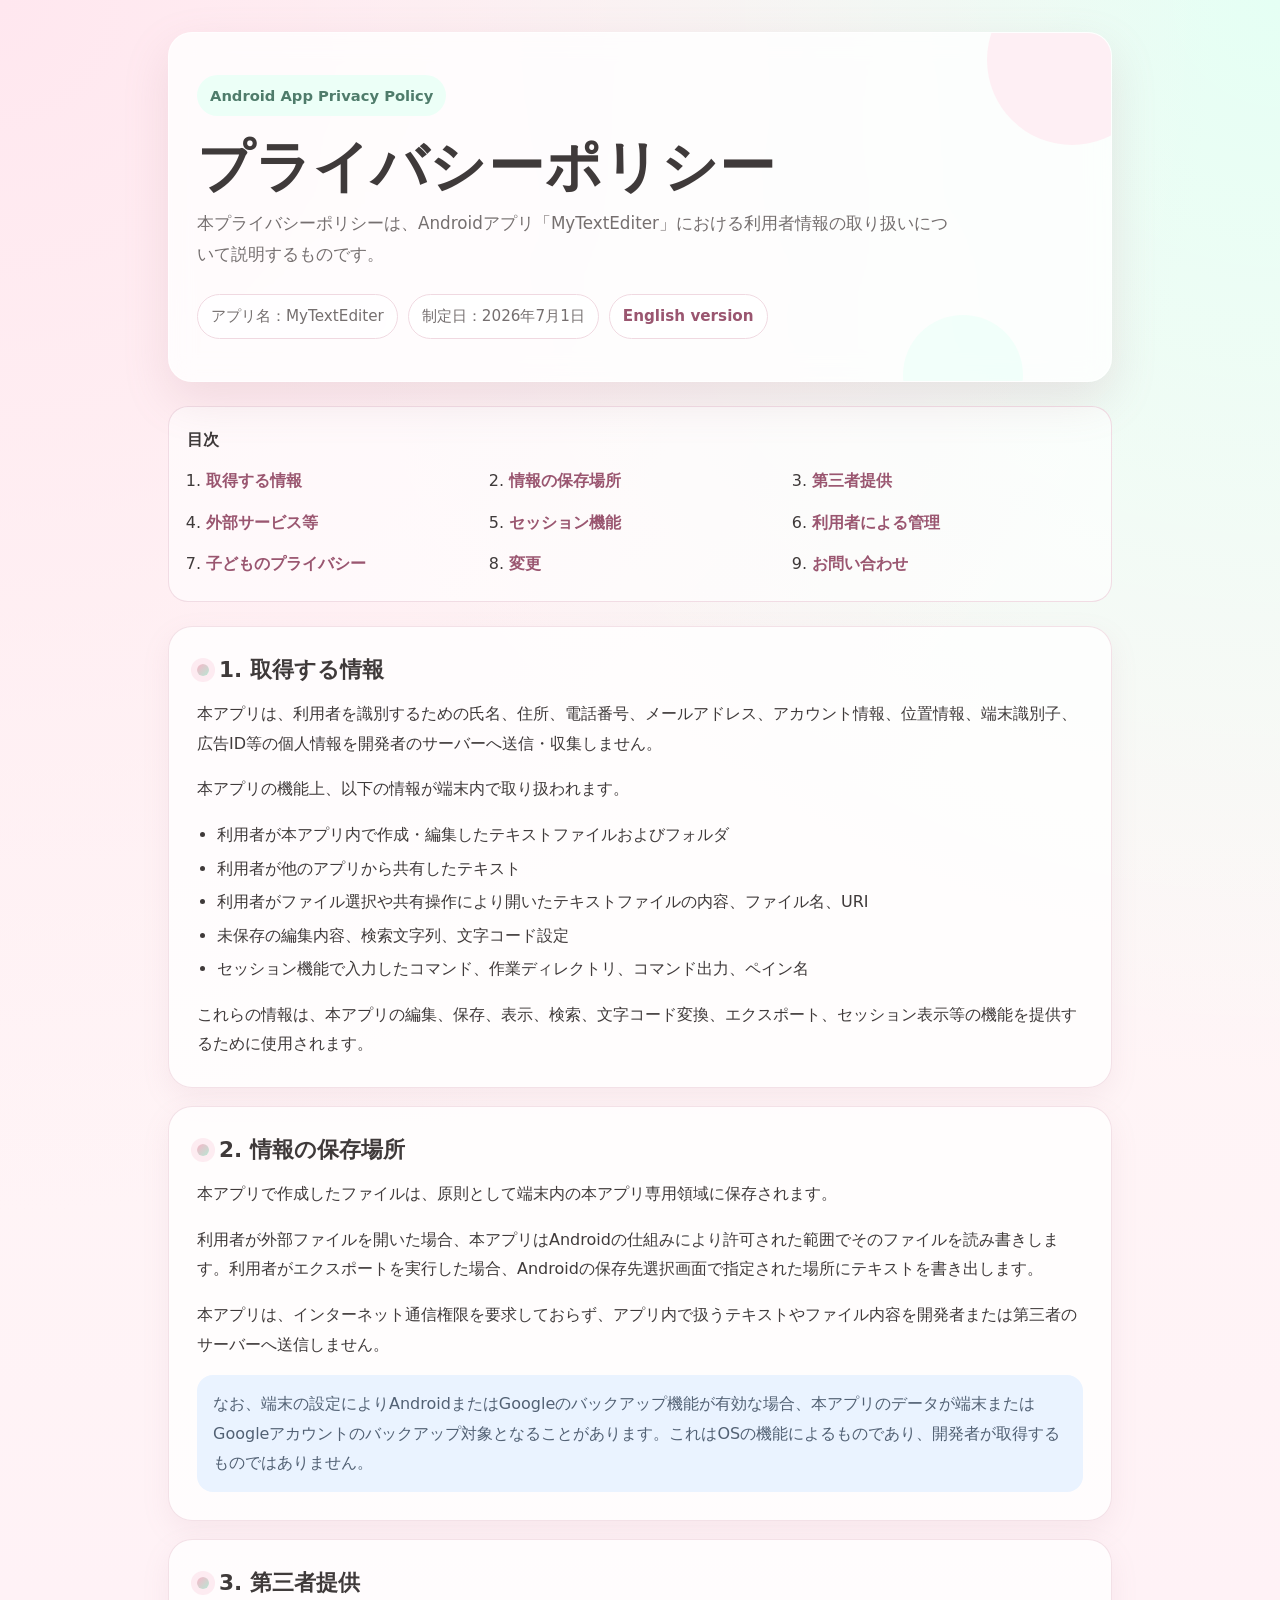
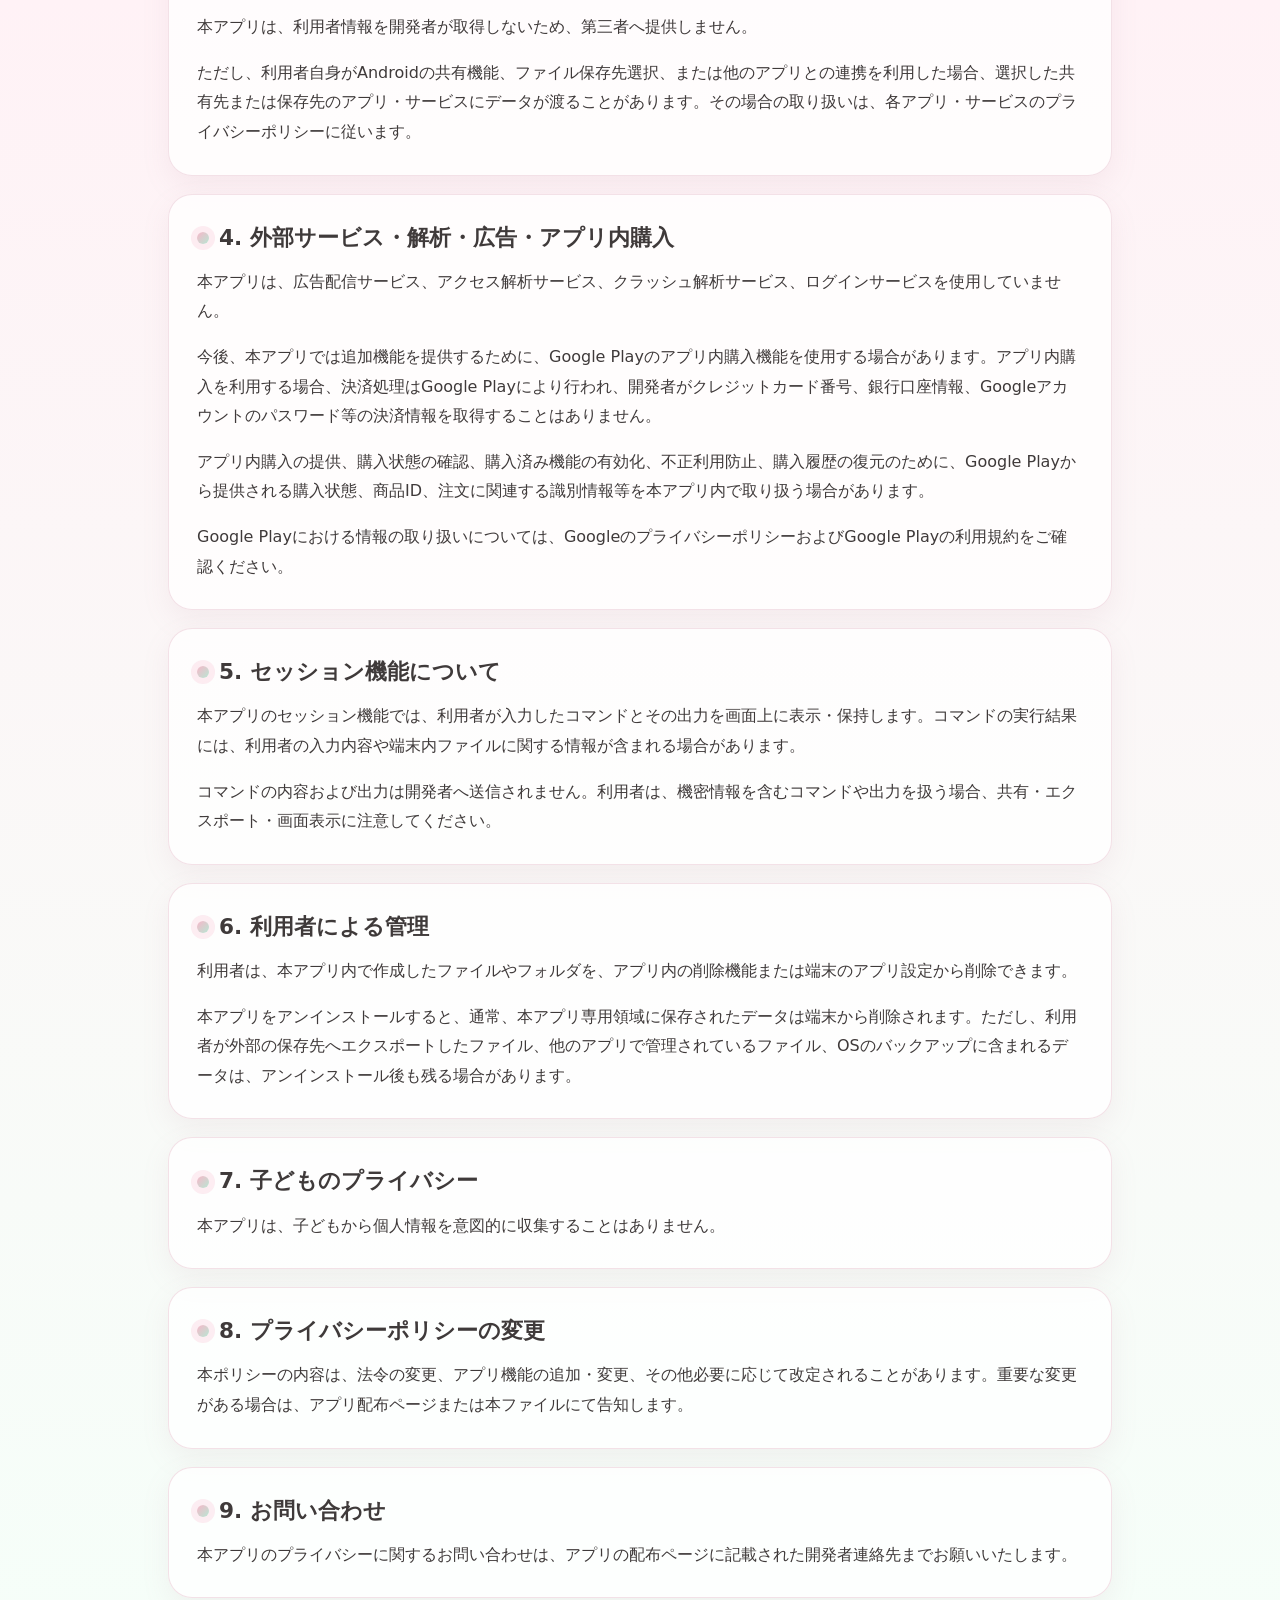
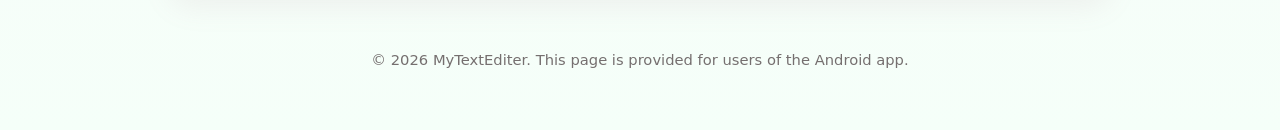
==== index.html @ d04fc2d6 "Rename Index.html to index.html" ====
<!doctype html>
<html lang="ja">
<head>
  <meta charset="utf-8" />
  <meta name="viewport" content="width=device-width, initial-scale=1" />
  <title>プライバシーポリシー | MyTextEditer</title>
  <meta name="description" content="Androidアプリ MyTextEditer のプライバシーポリシーです。" />
  <style>
    :root {
      --bg: #fffaf7;
      --card: #ffffffcc;
      --text: #3f3a3a;
      --muted: #756f6f;
      --main: #f7b7c9;
      --main-soft: #ffe7ef;
      --accent: #b8e6d3;
      --accent-soft: #ecfff7;
      --blue-soft: #eaf3ff;
      --line: #f0d9e1;
      --shadow: 0 18px 45px rgba(177, 126, 143, 0.18);
      --radius: 24px;
    }

    * {
      box-sizing: border-box;
    }

    body {
      margin: 0;
      font-family: system-ui, -apple-system, BlinkMacSystemFont, "Segoe UI", sans-serif;
      line-height: 1.85;
      color: var(--text);
      background:
        radial-gradient(circle at top left, #ffe7ef 0, transparent 34%),
        radial-gradient(circle at top right, #e5fff4 0, transparent 30%),
        linear-gradient(180deg, #fffaf7 0%, #fff2f6 48%, #f5fff9 100%);
      min-height: 100vh;
    }

    a {
      color: #9a5670;
      text-decoration: none;
      font-weight: 700;
    }

    a:hover {
      text-decoration: underline;
    }

    .page {
      width: min(100%, 980px);
      margin: 0 auto;
      padding: 32px 18px 56px;
    }

    .hero {
      position: relative;
      overflow: hidden;
      padding: 42px 28px;
      border: 1px solid rgba(255, 255, 255, 0.7);
      border-radius: var(--radius);
      background: var(--card);
      box-shadow: var(--shadow);
      backdrop-filter: blur(12px);
    }

    .hero::before,
    .hero::after {
      content: "";
      position: absolute;
      border-radius: 999px;
      opacity: 0.65;
      pointer-events: none;
    }

    .hero::before {
      width: 170px;
      height: 170px;
      right: -46px;
      top: -58px;
      background: var(--main-soft);
    }

    .hero::after {
      width: 120px;
      height: 120px;
      right: 88px;
      bottom: -54px;
      background: var(--accent-soft);
    }

    .badge {
      display: inline-flex;
      align-items: center;
      gap: 8px;
      padding: 7px 13px;
      border-radius: 999px;
      background: var(--accent-soft);
      color: #4f7c6b;
      font-size: 0.92rem;
      font-weight: 700;
    }

    h1 {
      position: relative;
      margin: 18px 0 8px;
      font-size: clamp(2rem, 5vw, 3.5rem);
      line-height: 1.18;
      letter-spacing: 0.02em;
    }

    .lead {
      position: relative;
      max-width: 760px;
      margin: 0;
      color: var(--muted);
      font-size: 1.05rem;
    }

    .meta {
      display: flex;
      flex-wrap: wrap;
      gap: 10px;
      margin: 24px 0 0;
    }

    .meta span,
    .lang-link {
      display: inline-flex;
      align-items: center;
      min-height: 38px;
      padding: 7px 13px;
      border: 1px solid var(--line);
      border-radius: 999px;
      background: rgba(255, 255, 255, 0.72);
      color: var(--muted);
      font-size: 0.95rem;
    }

    .lang-link {
      color: #9a5670;
    }

    .toc {
      margin: 24px 0;
      padding: 18px;
      border-radius: 20px;
      background: rgba(255, 255, 255, 0.62);
      border: 1px solid rgba(240, 217, 225, 0.9);
    }

    .toc strong {
      display: block;
      margin-bottom: 8px;
    }

    .toc ol {
      display: grid;
      grid-template-columns: repeat(auto-fit, minmax(220px, 1fr));
      gap: 4px 22px;
      margin: 0;
      padding-left: 1.2em;
    }

    main {
      margin-top: 24px;
    }

    section {
      margin: 18px 0;
      padding: 28px;
      border-radius: var(--radius);
      background: rgba(255, 255, 255, 0.78);
      border: 1px solid rgba(240, 217, 225, 0.78);
      box-shadow: 0 10px 28px rgba(177, 126, 143, 0.10);
    }

    h2 {
      display: flex;
      align-items: center;
      gap: 10px;
      margin: 0 0 14px;
      font-size: 1.35rem;
      line-height: 1.4;
    }

    h2::before {
      content: "";
      flex: 0 0 auto;
      width: 12px;
      height: 12px;
      border-radius: 50%;
      background: linear-gradient(135deg, var(--main), var(--accent));
      box-shadow: 0 0 0 6px rgba(247, 183, 201, 0.25);
    }

    p {
      margin: 0 0 1em;
    }

    p:last-child {
      margin-bottom: 0;
    }

    ul {
      margin: 0 0 1em;
      padding-left: 1.25em;
    }

    li {
      margin: 0.25em 0;
    }

    .note {
      margin-top: 12px;
      padding: 14px 16px;
      border-radius: 16px;
      background: var(--blue-soft);
      color: #526174;
    }

    footer {
      margin-top: 26px;
      padding: 22px 8px 0;
      color: var(--muted);
      text-align: center;
      font-size: 0.92rem;
    }

    @media (max-width: 640px) {
      .page {
        padding: 18px 12px 42px;
      }

      .hero,
      section {
        padding: 22px 18px;
      }

      .toc ol {
        grid-template-columns: 1fr;
      }
    }
  </style>
</head>
<body>
  <div class="page">
    <header class="hero">
      <div class="badge">Android App Privacy Policy</div>
      <h1>プライバシーポリシー</h1>
      <p class="lead">本プライバシーポリシーは、Androidアプリ「MyTextEditer」における利用者情報の取り扱いについて説明するものです。</p>
      <div class="meta" aria-label="基本情報">
        <span>アプリ名：MyTextEditer</span>
        <span>制定日：2026年7月1日</span>
        <a class="lang-link" href="./index_en.html" lang="en">English version</a>
      </div>
    </header>

    <nav class="toc" aria-label="目次">
      <strong>目次</strong>
      <ol>
        <li><a href="#section-1">取得する情報</a></li>
        <li><a href="#section-2">情報の保存場所</a></li>
        <li><a href="#section-3">第三者提供</a></li>
        <li><a href="#section-4">外部サービス等</a></li>
        <li><a href="#section-5">セッション機能</a></li>
        <li><a href="#section-6">利用者による管理</a></li>
        <li><a href="#section-7">子どものプライバシー</a></li>
        <li><a href="#section-8">変更</a></li>
        <li><a href="#section-9">お問い合わせ</a></li>
      </ol>
    </nav>

    <main>
      <section id="section-1">
        <h2>1. 取得する情報</h2>
        <p>本アプリは、利用者を識別するための氏名、住所、電話番号、メールアドレス、アカウント情報、位置情報、端末識別子、広告ID等の個人情報を開発者のサーバーへ送信・収集しません。</p>
        <p>本アプリの機能上、以下の情報が端末内で取り扱われます。</p>
        <ul>
          <li>利用者が本アプリ内で作成・編集したテキストファイルおよびフォルダ</li>
          <li>利用者が他のアプリから共有したテキスト</li>
          <li>利用者がファイル選択や共有操作により開いたテキストファイルの内容、ファイル名、URI</li>
          <li>未保存の編集内容、検索文字列、文字コード設定</li>
          <li>セッション機能で入力したコマンド、作業ディレクトリ、コマンド出力、ペイン名</li>
        </ul>
        <p>これらの情報は、本アプリの編集、保存、表示、検索、文字コード変換、エクスポート、セッション表示等の機能を提供するために使用されます。</p>
      </section>

      <section id="section-2">
        <h2>2. 情報の保存場所</h2>
        <p>本アプリで作成したファイルは、原則として端末内の本アプリ専用領域に保存されます。</p>
        <p>利用者が外部ファイルを開いた場合、本アプリはAndroidの仕組みにより許可された範囲でそのファイルを読み書きします。利用者がエクスポートを実行した場合、Androidの保存先選択画面で指定された場所にテキストを書き出します。</p>
        <p>本アプリは、インターネット通信権限を要求しておらず、アプリ内で扱うテキストやファイル内容を開発者または第三者のサーバーへ送信しません。</p>
        <p class="note">なお、端末の設定によりAndroidまたはGoogleのバックアップ機能が有効な場合、本アプリのデータが端末またはGoogleアカウントのバックアップ対象となることがあります。これはOSの機能によるものであり、開発者が取得するものではありません。</p>
      </section>

      <section id="section-3">
        <h2>3. 第三者提供</h2>
        <p>本アプリは、利用者情報を開発者が取得しないため、第三者へ提供しません。</p>
        <p>ただし、利用者自身がAndroidの共有機能、ファイル保存先選択、または他のアプリとの連携を利用した場合、選択した共有先または保存先のアプリ・サービスにデータが渡ることがあります。その場合の取り扱いは、各アプリ・サービスのプライバシーポリシーに従います。</p>
      </section>

      <section id="section-4">
        <h2>4. 外部サービス・解析・広告・アプリ内購入</h2>
        <p>本アプリは、広告配信サービス、アクセス解析サービス、クラッシュ解析サービス、ログインサービスを使用していません。</p>
        <p>今後、本アプリでは追加機能を提供するために、Google Playのアプリ内購入機能を使用する場合があります。アプリ内購入を利用する場合、決済処理はGoogle Playにより行われ、開発者がクレジットカード番号、銀行口座情報、Googleアカウントのパスワード等の決済情報を取得することはありません。</p>
        <p>アプリ内購入の提供、購入状態の確認、購入済み機能の有効化、不正利用防止、購入履歴の復元のために、Google Playから提供される購入状態、商品ID、注文に関連する識別情報等を本アプリ内で取り扱う場合があります。</p>
        <p>Google Playにおける情報の取り扱いについては、GoogleのプライバシーポリシーおよびGoogle Playの利用規約をご確認ください。</p>
      </section>

      <section id="section-5">
        <h2>5. セッション機能について</h2>
        <p>本アプリのセッション機能では、利用者が入力したコマンドとその出力を画面上に表示・保持します。コマンドの実行結果には、利用者の入力内容や端末内ファイルに関する情報が含まれる場合があります。</p>
        <p>コマンドの内容および出力は開発者へ送信されません。利用者は、機密情報を含むコマンドや出力を扱う場合、共有・エクスポート・画面表示に注意してください。</p>
      </section>

      <section id="section-6">
        <h2>6. 利用者による管理</h2>
        <p>利用者は、本アプリ内で作成したファイルやフォルダを、アプリ内の削除機能または端末のアプリ設定から削除できます。</p>
        <p>本アプリをアンインストールすると、通常、本アプリ専用領域に保存されたデータは端末から削除されます。ただし、利用者が外部の保存先へエクスポートしたファイル、他のアプリで管理されているファイル、OSのバックアップに含まれるデータは、アンインストール後も残る場合があります。</p>
      </section>

      <section id="section-7">
        <h2>7. 子どものプライバシー</h2>
        <p>本アプリは、子どもから個人情報を意図的に収集することはありません。</p>
      </section>

      <section id="section-8">
        <h2>8. プライバシーポリシーの変更</h2>
        <p>本ポリシーの内容は、法令の変更、アプリ機能の追加・変更、その他必要に応じて改定されることがあります。重要な変更がある場合は、アプリ配布ページまたは本ファイルにて告知します。</p>
      </section>

      <section id="section-9">
        <h2>9. お問い合わせ</h2>
        <p>本アプリのプライバシーに関するお問い合わせは、アプリの配布ページに記載された開発者連絡先までお願いいたします。</p>
      </section>
    </main>

    <footer>
      <p>&copy; 2026 MyTextEditer. This page is provided for users of the Android app.</p>
    </footer>
  </div>
</body>
</html>
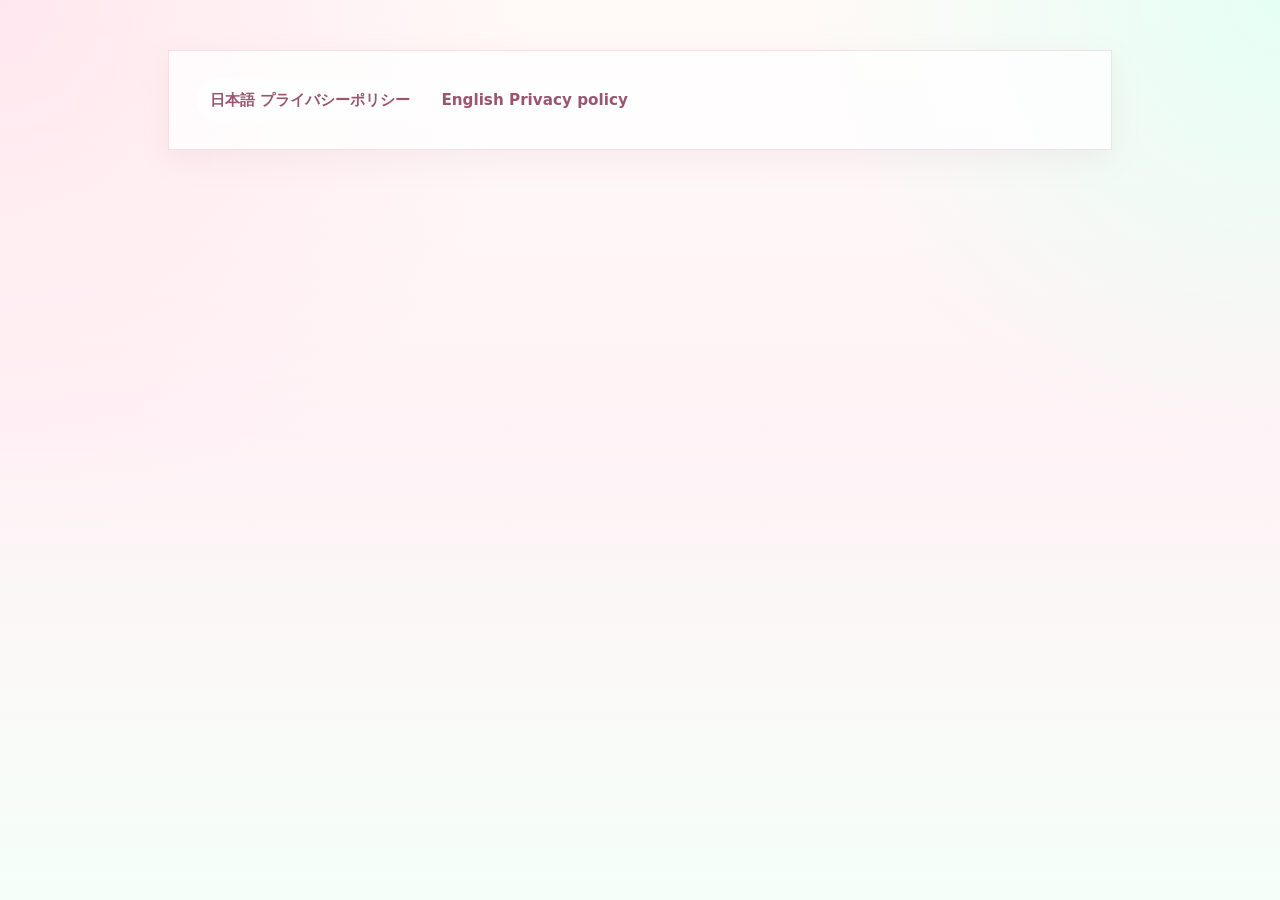
==== commit 9de36f83: "Add initial privacy policy page in Japanese and English" ====
--- a/index.html
+++ b/index.html
@@ -5,340 +5,13 @@
   <meta name="viewport" content="width=device-width, initial-scale=1" />
   <title>プライバシーポリシー | MyTextEditer</title>
   <meta name="description" content="Androidアプリ MyTextEditer のプライバシーポリシーです。" />
-  <style>
-    :root {
-      --bg: #fffaf7;
-      --card: #ffffffcc;
-      --text: #3f3a3a;
-      --muted: #756f6f;
-      --main: #f7b7c9;
-      --main-soft: #ffe7ef;
-      --accent: #b8e6d3;
-      --accent-soft: #ecfff7;
-      --blue-soft: #eaf3ff;
-      --line: #f0d9e1;
-      --shadow: 0 18px 45px rgba(177, 126, 143, 0.18);
-      --radius: 24px;
-    }
-
-    * {
-      box-sizing: border-box;
-    }
-
-    body {
-      margin: 0;
-      font-family: system-ui, -apple-system, BlinkMacSystemFont, "Segoe UI", sans-serif;
-      line-height: 1.85;
-      color: var(--text);
-      background:
-        radial-gradient(circle at top left, #ffe7ef 0, transparent 34%),
-        radial-gradient(circle at top right, #e5fff4 0, transparent 30%),
-        linear-gradient(180deg, #fffaf7 0%, #fff2f6 48%, #f5fff9 100%);
-      min-height: 100vh;
-    }
-
-    a {
-      color: #9a5670;
-      text-decoration: none;
-      font-weight: 700;
-    }
-
-    a:hover {
-      text-decoration: underline;
-    }
-
-    .page {
-      width: min(100%, 980px);
-      margin: 0 auto;
-      padding: 32px 18px 56px;
-    }
-
-    .hero {
-      position: relative;
-      overflow: hidden;
-      padding: 42px 28px;
-      border: 1px solid rgba(255, 255, 255, 0.7);
-      border-radius: var(--radius);
-      background: var(--card);
-      box-shadow: var(--shadow);
-      backdrop-filter: blur(12px);
-    }
-
-    .hero::before,
-    .hero::after {
-      content: "";
-      position: absolute;
-      border-radius: 999px;
-      opacity: 0.65;
-      pointer-events: none;
-    }
-
-    .hero::before {
-      width: 170px;
-      height: 170px;
-      right: -46px;
-      top: -58px;
-      background: var(--main-soft);
-    }
-
-    .hero::after {
-      width: 120px;
-      height: 120px;
-      right: 88px;
-      bottom: -54px;
-      background: var(--accent-soft);
-    }
-
-    .badge {
-      display: inline-flex;
-      align-items: center;
-      gap: 8px;
-      padding: 7px 13px;
-      border-radius: 999px;
-      background: var(--accent-soft);
-      color: #4f7c6b;
-      font-size: 0.92rem;
-      font-weight: 700;
-    }
-
-    h1 {
-      position: relative;
-      margin: 18px 0 8px;
-      font-size: clamp(2rem, 5vw, 3.5rem);
-      line-height: 1.18;
-      letter-spacing: 0.02em;
-    }
-
-    .lead {
-      position: relative;
-      max-width: 760px;
-      margin: 0;
-      color: var(--muted);
-      font-size: 1.05rem;
-    }
-
-    .meta {
-      display: flex;
-      flex-wrap: wrap;
-      gap: 10px;
-      margin: 24px 0 0;
-    }
-
-    .meta span,
-    .lang-link {
-      display: inline-flex;
-      align-items: center;
-      min-height: 38px;
-      padding: 7px 13px;
-      border: 1px solid var(--line);
-      border-radius: 999px;
-      background: rgba(255, 255, 255, 0.72);
-      color: var(--muted);
-      font-size: 0.95rem;
-    }
-
-    .lang-link {
-      color: #9a5670;
-    }
-
-    .toc {
-      margin: 24px 0;
-      padding: 18px;
-      border-radius: 20px;
-      background: rgba(255, 255, 255, 0.62);
-      border: 1px solid rgba(240, 217, 225, 0.9);
-    }
-
-    .toc strong {
-      display: block;
-      margin-bottom: 8px;
-    }
-
-    .toc ol {
-      display: grid;
-      grid-template-columns: repeat(auto-fit, minmax(220px, 1fr));
-      gap: 4px 22px;
-      margin: 0;
-      padding-left: 1.2em;
-    }
-
-    main {
-      margin-top: 24px;
-    }
-
-    section {
-      margin: 18px 0;
-      padding: 28px;
-      border-radius: var(--radius);
-      background: rgba(255, 255, 255, 0.78);
-      border: 1px solid rgba(240, 217, 225, 0.78);
-      box-shadow: 0 10px 28px rgba(177, 126, 143, 0.10);
-    }
-
-    h2 {
-      display: flex;
-      align-items: center;
-      gap: 10px;
-      margin: 0 0 14px;
-      font-size: 1.35rem;
-      line-height: 1.4;
-    }
-
-    h2::before {
-      content: "";
-      flex: 0 0 auto;
-      width: 12px;
-      height: 12px;
-      border-radius: 50%;
-      background: linear-gradient(135deg, var(--main), var(--accent));
-      box-shadow: 0 0 0 6px rgba(247, 183, 201, 0.25);
-    }
-
-    p {
-      margin: 0 0 1em;
-    }
-
-    p:last-child {
-      margin-bottom: 0;
-    }
-
-    ul {
-      margin: 0 0 1em;
-      padding-left: 1.25em;
-    }
-
-    li {
-      margin: 0.25em 0;
-    }
-
-    .note {
-      margin-top: 12px;
-      padding: 14px 16px;
-      border-radius: 16px;
-      background: var(--blue-soft);
-      color: #526174;
-    }
-
-    footer {
-      margin-top: 26px;
-      padding: 22px 8px 0;
-      color: var(--muted);
-      text-align: center;
-      font-size: 0.92rem;
-    }
-
-    @media (max-width: 640px) {
-      .page {
-        padding: 18px 12px 42px;
-      }
-
-      .hero,
-      section {
-        padding: 22px 18px;
-      }
-
-      .toc ol {
-        grid-template-columns: 1fr;
-      }
-    }
-  </style>
+  <link rel="stylesheet" href="style.css"></link>
 </head>
 <body>
   <div class="page">
-    <header class="hero">
-      <div class="badge">Android App Privacy Policy</div>
-      <h1>プライバシーポリシー</h1>
-      <p class="lead">本プライバシーポリシーは、Androidアプリ「MyTextEditer」における利用者情報の取り扱いについて説明するものです。</p>
-      <div class="meta" aria-label="基本情報">
-        <span>アプリ名：MyTextEditer</span>
-        <span>制定日：2026年7月1日</span>
-        <a class="lang-link" href="./index_en.html" lang="en">English version</a>
-      </div>
-    </header>
-
-    <nav class="toc" aria-label="目次">
-      <strong>目次</strong>
-      <ol>
-        <li><a href="#section-1">取得する情報</a></li>
-        <li><a href="#section-2">情報の保存場所</a></li>
-        <li><a href="#section-3">第三者提供</a></li>
-        <li><a href="#section-4">外部サービス等</a></li>
-        <li><a href="#section-5">セッション機能</a></li>
-        <li><a href="#section-6">利用者による管理</a></li>
-        <li><a href="#section-7">子どものプライバシー</a></li>
-        <li><a href="#section-8">変更</a></li>
-        <li><a href="#section-9">お問い合わせ</a></li>
-      </ol>
-    </nav>
-
-    <main>
-      <section id="section-1">
-        <h2>1. 取得する情報</h2>
-        <p>本アプリは、利用者を識別するための氏名、住所、電話番号、メールアドレス、アカウント情報、位置情報、端末識別子、広告ID等の個人情報を開発者のサーバーへ送信・収集しません。</p>
-        <p>本アプリの機能上、以下の情報が端末内で取り扱われます。</p>
-        <ul>
-          <li>利用者が本アプリ内で作成・編集したテキストファイルおよびフォルダ</li>
-          <li>利用者が他のアプリから共有したテキスト</li>
-          <li>利用者がファイル選択や共有操作により開いたテキストファイルの内容、ファイル名、URI</li>
-          <li>未保存の編集内容、検索文字列、文字コード設定</li>
-          <li>セッション機能で入力したコマンド、作業ディレクトリ、コマンド出力、ペイン名</li>
-        </ul>
-        <p>これらの情報は、本アプリの編集、保存、表示、検索、文字コード変換、エクスポート、セッション表示等の機能を提供するために使用されます。</p>
-      </section>
-
-      <section id="section-2">
-        <h2>2. 情報の保存場所</h2>
-        <p>本アプリで作成したファイルは、原則として端末内の本アプリ専用領域に保存されます。</p>
-        <p>利用者が外部ファイルを開いた場合、本アプリはAndroidの仕組みにより許可された範囲でそのファイルを読み書きします。利用者がエクスポートを実行した場合、Androidの保存先選択画面で指定された場所にテキストを書き出します。</p>
-        <p>本アプリは、インターネット通信権限を要求しておらず、アプリ内で扱うテキストやファイル内容を開発者または第三者のサーバーへ送信しません。</p>
-        <p class="note">なお、端末の設定によりAndroidまたはGoogleのバックアップ機能が有効な場合、本アプリのデータが端末またはGoogleアカウントのバックアップ対象となることがあります。これはOSの機能によるものであり、開発者が取得するものではありません。</p>
-      </section>
-
-      <section id="section-3">
-        <h2>3. 第三者提供</h2>
-        <p>本アプリは、利用者情報を開発者が取得しないため、第三者へ提供しません。</p>
-        <p>ただし、利用者自身がAndroidの共有機能、ファイル保存先選択、または他のアプリとの連携を利用した場合、選択した共有先または保存先のアプリ・サービスにデータが渡ることがあります。その場合の取り扱いは、各アプリ・サービスのプライバシーポリシーに従います。</p>
-      </section>
-
-      <section id="section-4">
-        <h2>4. 外部サービス・解析・広告・アプリ内購入</h2>
-        <p>本アプリは、広告配信サービス、アクセス解析サービス、クラッシュ解析サービス、ログインサービスを使用していません。</p>
-        <p>今後、本アプリでは追加機能を提供するために、Google Playのアプリ内購入機能を使用する場合があります。アプリ内購入を利用する場合、決済処理はGoogle Playにより行われ、開発者がクレジットカード番号、銀行口座情報、Googleアカウントのパスワード等の決済情報を取得することはありません。</p>
-        <p>アプリ内購入の提供、購入状態の確認、購入済み機能の有効化、不正利用防止、購入履歴の復元のために、Google Playから提供される購入状態、商品ID、注文に関連する識別情報等を本アプリ内で取り扱う場合があります。</p>
-        <p>Google Playにおける情報の取り扱いについては、GoogleのプライバシーポリシーおよびGoogle Playの利用規約をご確認ください。</p>
-      </section>
-
-      <section id="section-5">
-        <h2>5. セッション機能について</h2>
-        <p>本アプリのセッション機能では、利用者が入力したコマンドとその出力を画面上に表示・保持します。コマンドの実行結果には、利用者の入力内容や端末内ファイルに関する情報が含まれる場合があります。</p>
-        <p>コマンドの内容および出力は開発者へ送信されません。利用者は、機密情報を含むコマンドや出力を扱う場合、共有・エクスポート・画面表示に注意してください。</p>
-      </section>
-
-      <section id="section-6">
-        <h2>6. 利用者による管理</h2>
-        <p>利用者は、本アプリ内で作成したファイルやフォルダを、アプリ内の削除機能または端末のアプリ設定から削除できます。</p>
-        <p>本アプリをアンインストールすると、通常、本アプリ専用領域に保存されたデータは端末から削除されます。ただし、利用者が外部の保存先へエクスポートしたファイル、他のアプリで管理されているファイル、OSのバックアップに含まれるデータは、アンインストール後も残る場合があります。</p>
-      </section>
-
-      <section id="section-7">
-        <h2>7. 子どものプライバシー</h2>
-        <p>本アプリは、子どもから個人情報を意図的に収集することはありません。</p>
-      </section>
-
-      <section id="section-8">
-        <h2>8. プライバシーポリシーの変更</h2>
-        <p>本ポリシーの内容は、法令の変更、アプリ機能の追加・変更、その他必要に応じて改定されることがあります。重要な変更がある場合は、アプリ配布ページまたは本ファイルにて告知します。</p>
-      </section>
-
-      <section id="section-9">
-        <h2>9. お問い合わせ</h2>
-        <p>本アプリのプライバシーに関するお問い合わせは、アプリの配布ページに記載された開発者連絡先までお願いいたします。</p>
-      </section>
-    </main>
-
-    <footer>
-      <p>&copy; 2026 MyTextEditer. This page is provided for users of the Android app.</p>
-    </footer>
+    <section>
+      <a class="lang-link" href="./policy_jp.html" lang="ja">日本語 プライバシーポリシー</a>
+      <a class="lang-link" href="./policy_en.html" lang="en">English Privacy policy</a>
+    </section>
   </div>
 </body>
-</html>
--- a/style.css
+++ b/style.css
@@ -0,0 +1,236 @@
+@charset "utf-8"
+:root {
+      --bg: #fffaf7;
+      --card: #ffffffcc;
+      --text: #3f3a3a;
+      --muted: #756f6f;
+      --main: #f7b7c9;
+      --main-soft: #ffe7ef;
+      --accent: #b8e6d3;
+      --accent-soft: #ecfff7;
+      --blue-soft: #eaf3ff;
+      --line: #f0d9e1;
+      --shadow: 0 18px 45px rgba(177, 126, 143, 0.18);
+      --radius: 24px;
+    }
+
+    * {
+      box-sizing: border-box;
+    }
+
+    body {
+      margin: 0;
+      font-family: system-ui, -apple-system, BlinkMacSystemFont, "Segoe UI", sans-serif;
+      line-height: 1.85;
+      color: var(--text);
+      background:
+        radial-gradient(circle at top left, #ffe7ef 0, transparent 34%),
+        radial-gradient(circle at top right, #e5fff4 0, transparent 30%),
+        linear-gradient(180deg, #fffaf7 0%, #fff2f6 48%, #f5fff9 100%);
+      min-height: 100vh;
+    }
+
+    a {
+      color: #9a5670;
+      text-decoration: none;
+      font-weight: 700;
+    }
+
+    a:hover {
+      text-decoration: underline;
+    }
+
+    .page {
+      width: min(100%, 980px);
+      margin: 0 auto;
+      padding: 32px 18px 56px;
+    }
+
+    .hero {
+      position: relative;
+      overflow: hidden;
+      padding: 42px 28px;
+      border: 1px solid rgba(255, 255, 255, 0.7);
+      border-radius: var(--radius);
+      background: var(--card);
+      box-shadow: var(--shadow);
+      backdrop-filter: blur(12px);
+    }
+
+    .hero::before,
+    .hero::after {
+      content: "";
+      position: absolute;
+      border-radius: 999px;
+      opacity: 0.65;
+      pointer-events: none;
+    }
+
+    .hero::before {
+      width: 170px;
+      height: 170px;
+      right: -46px;
+      top: -58px;
+      background: var(--main-soft);
+    }
+
+    .hero::after {
+      width: 120px;
+      height: 120px;
+      right: 88px;
+      bottom: -54px;
+      background: var(--accent-soft);
+    }
+
+    .badge {
+      display: inline-flex;
+      align-items: center;
+      gap: 8px;
+      padding: 7px 13px;
+      border-radius: 999px;
+      background: var(--accent-soft);
+      color: #4f7c6b;
+      font-size: 0.92rem;
+      font-weight: 700;
+    }
+
+    h1 {
+      position: relative;
+      margin: 18px 0 8px;
+      font-size: clamp(2rem, 5vw, 3.5rem);
+      line-height: 1.18;
+      letter-spacing: 0.02em;
+    }
+
+    .lead {
+      position: relative;
+      max-width: 760px;
+      margin: 0;
+      color: var(--muted);
+      font-size: 1.05rem;
+    }
+
+    .meta {
+      display: flex;
+      flex-wrap: wrap;
+      gap: 10px;
+      margin: 24px 0 0;
+    }
+
+    .meta span,
+    .lang-link {
+      display: inline-flex;
+      align-items: center;
+      min-height: 38px;
+      padding: 7px 13px;
+      border: 1px solid var(--line);
+      border-radius: 999px;
+      background: rgba(255, 255, 255, 0.72);
+      color: var(--muted);
+      font-size: 0.95rem;
+    }
+
+    .lang-link {
+      color: #9a5670;
+    }
+
+    .toc {
+      margin: 24px 0;
+      padding: 18px;
+      border-radius: 20px;
+      background: rgba(255, 255, 255, 0.62);
+      border: 1px solid rgba(240, 217, 225, 0.9);
+    }
+
+    .toc strong {
+      display: block;
+      margin-bottom: 8px;
+    }
+
+    .toc ol {
+      display: grid;
+      grid-template-columns: repeat(auto-fit, minmax(220px, 1fr));
+      gap: 4px 22px;
+      margin: 0;
+      padding-left: 1.2em;
+    }
+
+    main {
+      margin-top: 24px;
+    }
+
+    section {
+      margin: 18px 0;
+      padding: 28px;
+      border-radius: var(--radius);
+      background: rgba(255, 255, 255, 0.78);
+      border: 1px solid rgba(240, 217, 225, 0.78);
+      box-shadow: 0 10px 28px rgba(177, 126, 143, 0.10);
+    }
+
+    h2 {
+      display: flex;
+      align-items: center;
+      gap: 10px;
+      margin: 0 0 14px;
+      font-size: 1.35rem;
+      line-height: 1.4;
+    }
+
+    h2::before {
+      content: "";
+      flex: 0 0 auto;
+      width: 12px;
+      height: 12px;
+      border-radius: 50%;
+      background: linear-gradient(135deg, var(--main), var(--accent));
+      box-shadow: 0 0 0 6px rgba(247, 183, 201, 0.25);
+    }
+
+    p {
+      margin: 0 0 1em;
+    }
+
+    p:last-child {
+      margin-bottom: 0;
+    }
+
+    ul {
+      margin: 0 0 1em;
+      padding-left: 1.25em;
+    }
+
+    li {
+      margin: 0.25em 0;
+    }
+
+    .note {
+      margin-top: 12px;
+      padding: 14px 16px;
+      border-radius: 16px;
+      background: var(--blue-soft);
+      color: #526174;
+    }
+
+    footer {
+      margin-top: 26px;
+      padding: 22px 8px 0;
+      color: var(--muted);
+      text-align: center;
+      font-size: 0.92rem;
+    }
+
+    @media (max-width: 640px) {
+      .page {
+        padding: 18px 12px 42px;
+      }
+
+      .hero,
+      section {
+        padding: 22px 18px;
+      }
+
+      .toc ol {
+        grid-template-columns: 1fr;
+      }
+}
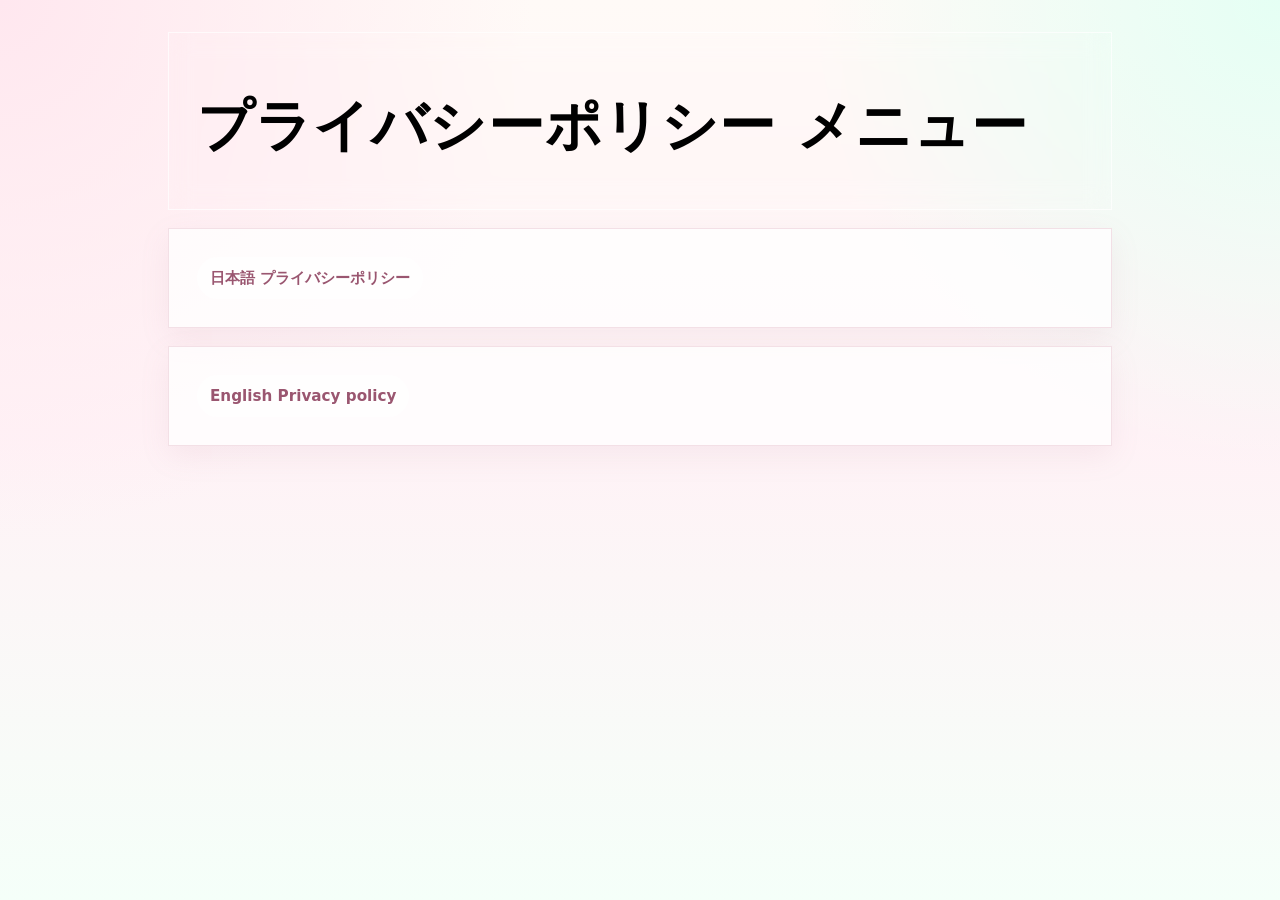
==== commit 9346ae47: "Add Japanese privacy policy header and link" ====
--- a/index.html
+++ b/index.html
@@ -9,8 +9,13 @@
 </head>
 <body>
   <div class="page">
+    <header class="hero">
+      <h1>プライバシーポリシー メニュー</h1>
+    </header>
     <section>
       <a class="lang-link" href="./policy_jp.html" lang="ja">日本語 プライバシーポリシー</a>
+    </section>
+    <section>
       <a class="lang-link" href="./policy_en.html" lang="en">English Privacy policy</a>
     </section>
   </div>
